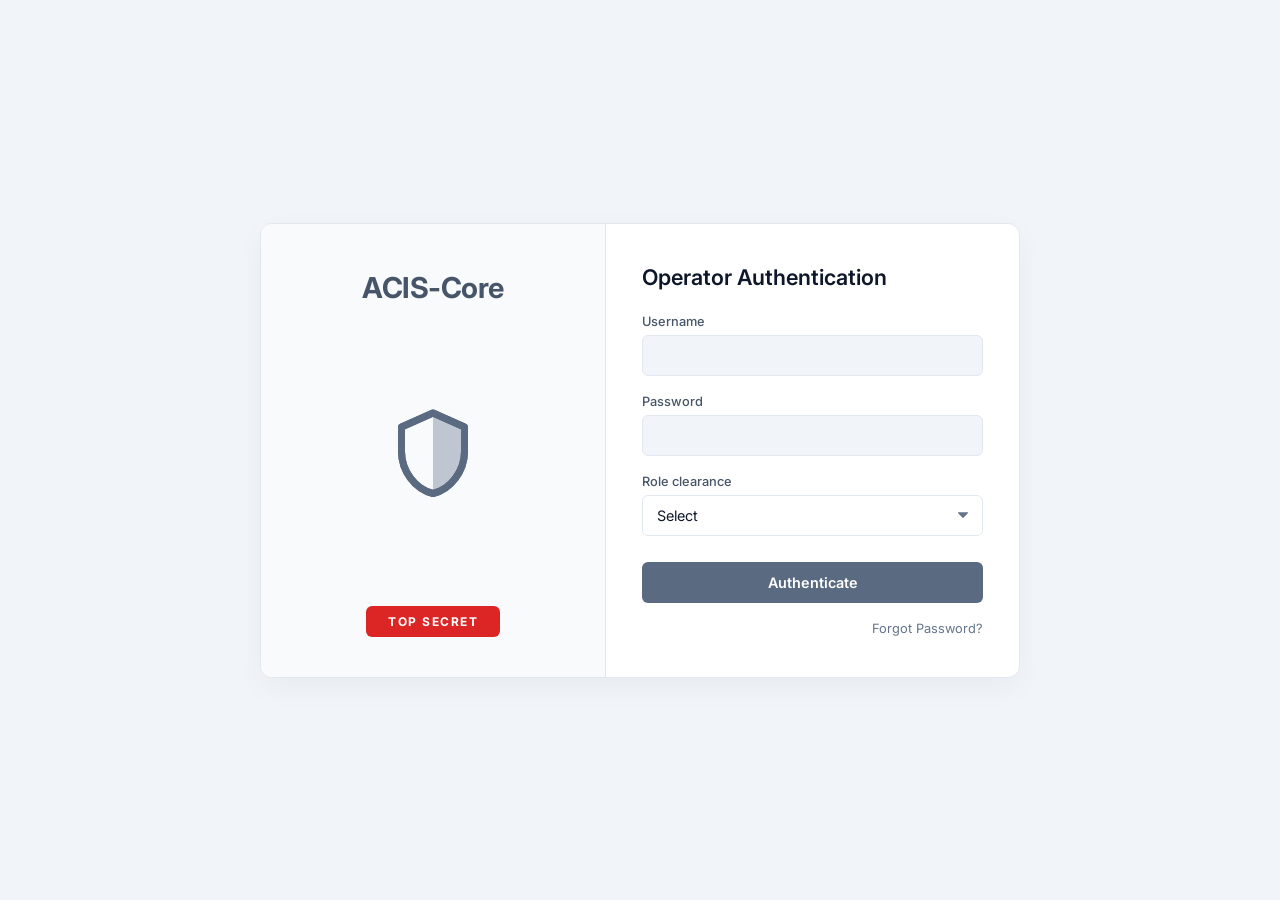
==== login.html @ 118a4755 "fix(login): resolve CSS syntax error in media query and clean up markup" ====
<!DOCTYPE html>
<html lang="en">

<head>
    <meta charset="UTF-8">
    <meta name="viewport" content="width=device-width, initial-scale=1.0">
    <title>ACIS-Core | Operator Authentication</title>
    <link href="https://fonts.googleapis.com/css2?family=Inter:wght@400;500;600;700&display=swap" rel="stylesheet">
    <style>
        * {
            margin: 0;
            padding: 0;
            box-sizing: border-box;
            font-family: 'Inter', -apple-system, BlinkMacSystemFont, sans-serif;
        }

        body {
            background-color: #F1F5F9;
            color: #0F172A;
            min-height: 100vh;
            display: flex;
            align-items: center;
            justify-content: center;
            padding: 20px;
        }

        /* Main Login Card matching exact screenshot */
        .login-card {
            width: 760px;
            max-width: 92%;
            min-height: 440px;
            background-color: #FFFFFF;
            border-radius: 12px;
            border: 1px solid #E2E8F0;
            box-shadow: 0 10px 30px rgba(0, 0, 0, 0.04);
            display: flex;
            overflow: hidden;
        }

        /* Left Side Panel */
        .card-left {
            flex: 1;
            background-color: #F8FAFC;
            padding: 40px 30px;
            display: flex;
            flex-direction: column;
            align-items: center;
            justify-content: space-between;
            border-right: 1px solid #E2E8F0;
            text-align: center;
        }

        .brand-title {
            font-size: 1.8rem;
            font-weight: 700;
            color: #475569;
            letter-spacing: -0.5px;
            margin-top: 6px;
        }

        .shield-container {
            margin: 20px 0;
            display: flex;
            align-items: center;
            justify-content: center;
        }

        .top-secret-btn {
            background-color: #DC2626;
            color: #FFFFFF;
            font-weight: 700;
            font-size: 0.75rem;
            letter-spacing: 1.5px;
            padding: 8px 22px;
            border-radius: 6px;
            text-transform: uppercase;
            border: none;
            cursor: default;
        }

        /* Right Side Form */
        .card-right {
            flex: 1.2;
            padding: 40px 36px;
            display: flex;
            flex-direction: column;
            justify-content: center;
        }

        .form-title {
            font-size: 1.35rem;
            font-weight: 600;
            color: #0F172A;
            margin-bottom: 24px;
        }

        .input-group {
            margin-bottom: 18px;
        }

        .input-group label {
            display: block;
            font-size: 0.8rem;
            font-weight: 500;
            color: #475569;
            margin-bottom: 6px;
        }

        .input-group input,
        .input-group select {
            width: 100%;
            padding: 11px 14px;
            background-color: #F1F5F9;
            border: 1px solid #E2E8F0;
            border-radius: 6px;
            font-size: 0.9rem;
            color: #0F172A;
            outline: none;
            transition: border-color 0.15s;
        }

        .input-group select {
            background-color: #FFFFFF;
            cursor: pointer;
            appearance: none;
            background-image: url("data:image/svg+xml;charset=US-ASCII,%3Csvg%20xmlns%3D%22http%3A%2F%2Fwww.w3.org%2F2000%2Fsvg%22%20width%3D%22292.4%22%20height%3D%22292.4%22%3E%3Cpath%20fill%3D%22%2364748B%22%20d%3D%22M287%2069.4a17.6%2017.6%200%200%200-13-5.4H18.4c-5%200-9.3%201.8-12.9%205.4A17.6%2017.6%200%200%200%200%2082.2c0%205%201.8%209.3%205.4%2012.9l128%20127.9c3.6%203.6%207.8%205.4%2012.8%205.4s9.2-1.8%2012.8-5.4L287%2095c3.5-3.5%205.4-7.8%205.4-12.8%200-5-1.9-9.2-5.5-12.8z%22%2F%3E%3C%2Fsvg%3E");
            background-repeat: no-repeat;
            background-position: right 14px center;
            background-size: 10px;
            padding-right: 32px;
        }

        .input-group input:focus,
        .input-group select:focus {
            border-color: #5A6A80;
        }

        .btn-submit {
            width: 100%;
            padding: 12px;
            background-color: #5A6A80;
            border: none;
            border-radius: 6px;
            color: #FFFFFF;
            font-size: 0.9rem;
            font-weight: 600;
            cursor: pointer;
            transition: background-color 0.15s;
            margin-top: 8px;
        }

        .btn-submit:hover {
            background-color: #475569;
        }

        .forgot-link-wrapper {
            text-align: right;
            margin-top: 14px;
        }

        .forgot-link {
            color: #64748B;
            font-size: 0.8rem;
            text-decoration: none;
            transition: color 0.15s;
        }

        .forgot-link:hover {
            color: #0F172A;
            text-decoration: underline;
        }

        @media (max-width: 680px) {
            .login-card {
                flex-direction: column;
                min-height: auto;
            }

            .card-left,
            .card-right {
                padding: 24px;
            }
        }
    </style>
</head>

<body>

    <!-- Main Card matching screenshot -->
    <div class="login-card">
        <!-- Left Brand Panel -->
        <div class="card-left">
            <h1 class="brand-title">ACIS-Core</h1>

            <div class="shield-container">
                <svg width="84" height="100" viewBox="0 0 24 28" fill="none" xmlns="http://www.w3.org/2000/svg">
                    <path d="M12 2L3 6V13C3 18.52 6.84 23.74 12 25C17.16 23.74 21 18.52 21 13V6L12 2Z" stroke="#5A6A80"
                        stroke-width="2" stroke-linecap="round" stroke-linejoin="round" fill="none" />
                    <path d="M12 2V25C17.16 23.74 21 18.52 21 13V6L12 2Z" fill="#5A6A80" fill-opacity="0.2" />
                    <path d="M12 2L3 6V13C3 18.52 6.84 23.74 12 25C17.16 23.74 21 18.52 21 13V6L12 2Z" 
                          stroke="#5A6A80" stroke-width="2" stroke-linecap="round" stroke-linejoin="round" fill="none"/>
                    <path d="M12 2V25C17.16 23.74 21 18.52 21 13V6L12 2Z" fill="#5A6A80" fill-opacity="0.2"/>
                </svg>
            </div>

            <button class="top-secret-btn" type="button">TOP SECRET</button>
        </div>

        <!-- Right Form Panel -->
        <div class="card-right">
            <h2 class="form-title">Operator Authentication</h2>

            <form id="loginForm">
                <div class="input-group">
                    <label for="username">Username</label>
                    <input type="text" id="username" required placeholder="">
                </div>

                <div class="input-group">
                    <label for="password">Password</label>
                    <input type="password" id="password" required placeholder="">
                </div>

                <div class="input-group">
                    <label for="role">Role clearance</label>
                    <select id="role">
                        <option value="" selected>Select</option>
                        <option value="SecOps Administrator (Level 5)">SecOps Administrator (Level 5)</option>
                        <option value="Cyber Analyst (Level 4)">Cyber Analyst (Level 4)</option>
                        <option value="Security Engineer (Level 3)">Security Engineer (Level 3)</option>
                        <option value="Observer (Level 2)">Observer (Level 2)</option>
                    </select>
                </div>

                <button type="submit" class="btn-submit" id="loginBtn">Authenticate</button>
            </form>

            <div class="forgot-link-wrapper">
                <a href="#" class="forgot-link" onclick="quickDemoLogin(); return false;">Forgot Password?</a>
            </div>
        </div>
    </div>

    <script>
        document.getElementById('loginForm').addEventListener('submit', async function (e) {
            e.preventDefault();
            const btn = document.getElementById('loginBtn');
            btn.textContent = 'Authenticating...';
            btn.disabled = true;

            const userData = {
                user: document.getElementById('username').value || 'admin',
                email: document.getElementById('username').value || 'admin@cyberimmune.ai',
                role: document.getElementById('role').value || 'SecOps Administrator'
            };

            try {
                if (window.location.protocol === 'https:') {
                    // Hosted environment (e.g. GitHub Pages) - instant demo login
                    localStorage.setItem('user', JSON.stringify(userData));
                } else {
                    const controller = new AbortController();
                    const timeoutId = setTimeout(() => controller.abort(), 2000);
                    const res = await fetch('http://127.0.0.1:5001/api/login', {
                        method: 'POST',
                        headers: { 'Content-Type': 'application/json' },
                        body: JSON.stringify(userData),
                        signal: controller.signal
                    });
                    clearTimeout(timeoutId);
                    const data = await res.json();
                    localStorage.setItem('user', JSON.stringify(data.success ? data : userData));
                }
            } catch (err) {
                // Demo fallback if backend server is offline
                localStorage.setItem('user', JSON.stringify(userData));
            }

            setTimeout(() => {
                window.location.href = 'index.html';
            }, 300);
        });

        function quickDemoLogin() {
            localStorage.setItem('user', JSON.stringify({ user: 'admin', role: 'SecOps Administrator' }));
            window.location.href = 'index.html';
        }
    </script>
</body>

</html>
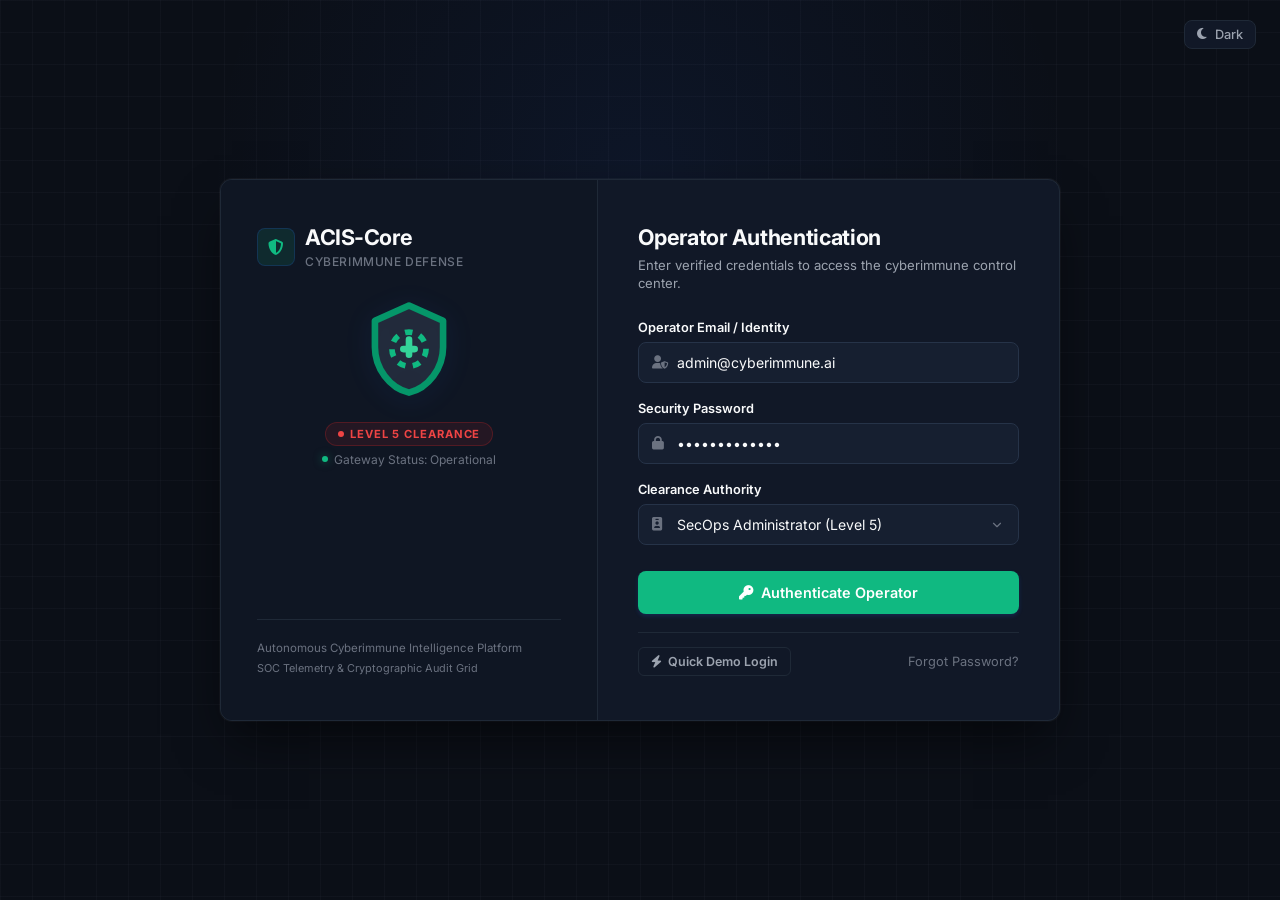
==== commit 7a965f1c: "feat: add continuous live telemetry stream, telemetry service, status badge, and dashboard enhanceme" ====
--- a/login.html
+++ b/login.html
@@ -1,262 +1,173 @@
 <!DOCTYPE html>
-<html lang="en">
+<html lang="en" data-theme="dark">
 
 <head>
     <meta charset="UTF-8">
     <meta name="viewport" content="width=device-width, initial-scale=1.0">
-    <title>ACIS-Core | Operator Authentication</title>
-    <link href="https://fonts.googleapis.com/css2?family=Inter:wght@400;500;600;700&display=swap" rel="stylesheet">
-    <style>
-        * {
-            margin: 0;
-            padding: 0;
-            box-sizing: border-box;
-            font-family: 'Inter', -apple-system, BlinkMacSystemFont, sans-serif;
-        }
-
-        body {
-            background-color: #F1F5F9;
-            color: #0F172A;
-            min-height: 100vh;
-            display: flex;
-            align-items: center;
-            justify-content: center;
-            padding: 20px;
-        }
-
-        /* Main Login Card matching exact screenshot */
-        .login-card {
-            width: 760px;
-            max-width: 92%;
-            min-height: 440px;
-            background-color: #FFFFFF;
-            border-radius: 12px;
-            border: 1px solid #E2E8F0;
-            box-shadow: 0 10px 30px rgba(0, 0, 0, 0.04);
-            display: flex;
-            overflow: hidden;
-        }
-
-        /* Left Side Panel */
-        .card-left {
-            flex: 1;
-            background-color: #F8FAFC;
-            padding: 40px 30px;
-            display: flex;
-            flex-direction: column;
-            align-items: center;
-            justify-content: space-between;
-            border-right: 1px solid #E2E8F0;
-            text-align: center;
-        }
-
-        .brand-title {
-            font-size: 1.8rem;
-            font-weight: 700;
-            color: #475569;
-            letter-spacing: -0.5px;
-            margin-top: 6px;
-        }
-
-        .shield-container {
-            margin: 20px 0;
-            display: flex;
-            align-items: center;
-            justify-content: center;
-        }
-
-        .top-secret-btn {
-            background-color: #DC2626;
-            color: #FFFFFF;
-            font-weight: 700;
-            font-size: 0.75rem;
-            letter-spacing: 1.5px;
-            padding: 8px 22px;
-            border-radius: 6px;
-            text-transform: uppercase;
-            border: none;
-            cursor: default;
-        }
-
-        /* Right Side Form */
-        .card-right {
-            flex: 1.2;
-            padding: 40px 36px;
-            display: flex;
-            flex-direction: column;
-            justify-content: center;
-        }
-
-        .form-title {
-            font-size: 1.35rem;
-            font-weight: 600;
-            color: #0F172A;
-            margin-bottom: 24px;
-        }
-
-        .input-group {
-            margin-bottom: 18px;
-        }
-
-        .input-group label {
-            display: block;
-            font-size: 0.8rem;
-            font-weight: 500;
-            color: #475569;
-            margin-bottom: 6px;
-        }
-
-        .input-group input,
-        .input-group select {
-            width: 100%;
-            padding: 11px 14px;
-            background-color: #F1F5F9;
-            border: 1px solid #E2E8F0;
-            border-radius: 6px;
-            font-size: 0.9rem;
-            color: #0F172A;
-            outline: none;
-            transition: border-color 0.15s;
-        }
-
-        .input-group select {
-            background-color: #FFFFFF;
-            cursor: pointer;
-            appearance: none;
-            background-image: url("data:image/svg+xml;charset=US-ASCII,%3Csvg%20xmlns%3D%22http%3A%2F%2Fwww.w3.org%2F2000%2Fsvg%22%20width%3D%22292.4%22%20height%3D%22292.4%22%3E%3Cpath%20fill%3D%22%2364748B%22%20d%3D%22M287%2069.4a17.6%2017.6%200%200%200-13-5.4H18.4c-5%200-9.3%201.8-12.9%205.4A17.6%2017.6%200%200%200%200%2082.2c0%205%201.8%209.3%205.4%2012.9l128%20127.9c3.6%203.6%207.8%205.4%2012.8%205.4s9.2-1.8%2012.8-5.4L287%2095c3.5-3.5%205.4-7.8%205.4-12.8%200-5-1.9-9.2-5.5-12.8z%22%2F%3E%3C%2Fsvg%3E");
-            background-repeat: no-repeat;
-            background-position: right 14px center;
-            background-size: 10px;
-            padding-right: 32px;
-        }
-
-        .input-group input:focus,
-        .input-group select:focus {
-            border-color: #5A6A80;
-        }
-
-        .btn-submit {
-            width: 100%;
-            padding: 12px;
-            background-color: #5A6A80;
-            border: none;
-            border-radius: 6px;
-            color: #FFFFFF;
-            font-size: 0.9rem;
-            font-weight: 600;
-            cursor: pointer;
-            transition: background-color 0.15s;
-            margin-top: 8px;
-        }
-
-        .btn-submit:hover {
-            background-color: #475569;
-        }
-
-        .forgot-link-wrapper {
-            text-align: right;
-            margin-top: 14px;
-        }
-
-        .forgot-link {
-            color: #64748B;
-            font-size: 0.8rem;
-            text-decoration: none;
-            transition: color 0.15s;
-        }
-
-        .forgot-link:hover {
-            color: #0F172A;
-            text-decoration: underline;
-        }
-
-        @media (max-width: 680px) {
-            .login-card {
-                flex-direction: column;
-                min-height: auto;
-            }
-
-            .card-left,
-            .card-right {
-                padding: 24px;
+    <title>ACIS-Core | Operator Authentication Gateway</title>
+    <link rel="preconnect" href="https://fonts.googleapis.com">
+    <link rel="preconnect" href="https://fonts.gstatic.com" crossorigin>
+    <link href="https://fonts.googleapis.com/css2?family=Inter:wght@400;500;600;700&family=JetBrains+Mono:wght@400;500&display=swap" rel="stylesheet">
+    <link rel="stylesheet" href="https://cdnjs.cloudflare.com/ajax/libs/font-awesome/6.4.0/css/all.min.css">
+    <link rel="stylesheet" href="css/login.css">
+</head>
+
+<body>
+
+    <!-- Top Theme Switcher -->
+    <div class="top-nav-bar">
+        <button type="button" class="theme-toggle-btn" id="themeToggleBtn" onclick="toggleTheme()" title="Toggle Light/Dark Theme">
+            <i class="fas fa-moon" id="themeIcon"></i>
+            <span id="themeLabel">Dark</span>
+        </button>
+    </div>
+
+    <!-- Main Authentication Gateway Card -->
+    <div class="login-card">
+        <!-- Left Brand & Clearance Panel -->
+        <aside class="card-left">
+            <div>
+                <div class="brand-header">
+                    <div class="brand-logo-wrap">
+                        <i class="fas fa-shield-halved"></i>
+                    </div>
+                    <div>
+                        <h1 class="brand-title">ACIS-Core</h1>
+                        <span class="brand-subtitle">Cyberimmune Defense</span>
+                    </div>
+                </div>
+
+                <div class="shield-container">
+                    <svg class="shield-icon-svg" width="92" height="106" viewBox="0 0 24 28" fill="none" xmlns="http://www.w3.org/2000/svg">
+                        <!-- Shield Background with subtle gradient -->
+                        <path d="M12 2L3 6V13C3 18.52 6.84 23.74 12 25C17.16 23.74 21 18.52 21 13V6L12 2Z" 
+                              fill="currentColor" fill-opacity="0.08" stroke="#059669" stroke-width="1.75" stroke-linecap="round" stroke-linejoin="round" />
+                        <!-- Core Security Ring -->
+                        <circle cx="12" cy="13.5" r="4.5" stroke="#10B981" stroke-width="1.5" stroke-dasharray="2 2" />
+                        <!-- Central Key Node -->
+                        <path d="M12 11V15M10.5 13.5H13.5" stroke="#34D399" stroke-width="1.75" stroke-linecap="round" />
+                    </svg>
+
+                    <div class="gateway-badge-group">
+                        <div class="classification-badge">
+                            <span class="dot"></span>
+                            <span>Level 5 Clearance</span>
+                        </div>
+                        <div class="gateway-status">
+                            <span class="status-dot"></span>
+                            <span>Gateway Status: Operational</span>
+                        </div>
+                    </div>
+                </div>
+            </div>
+
+            <div class="left-footer">
+                <div>Autonomous Cyberimmune Intelligence Platform</div>
+                <div style="color:var(--login-text-muted); font-size:0.68rem; margin-top:3px;">SOC Telemetry & Cryptographic Audit Grid</div>
+            </div>
+        </aside>
+
+        <!-- Right Authentication Form Panel -->
+        <main class="card-right">
+            <div class="form-header-wrap">
+                <h2 class="form-title">Operator Authentication</h2>
+                <p class="form-subtitle">Enter verified credentials to access the cyberimmune control center.</p>
+            </div>
+
+            <form id="loginForm" autocomplete="off">
+                <div class="input-group">
+                    <label for="username">Operator Email / Identity</label>
+                    <div class="input-field-wrap">
+                        <i class="fas fa-user-shield"></i>
+                        <input type="text" id="username" required placeholder="admin@cyberimmune.ai" value="admin@cyberimmune.ai">
+                    </div>
+                </div>
+
+                <div class="input-group">
+                    <label for="password">Security Password</label>
+                    <div class="input-field-wrap">
+                        <i class="fas fa-lock"></i>
+                        <input type="password" id="password" required placeholder="••••••••••••" value="SecurePass123">
+                    </div>
+                </div>
+
+                <div class="input-group">
+                    <label for="role">Clearance Authority</label>
+                    <div class="input-field-wrap">
+                        <i class="fas fa-id-badge"></i>
+                        <select id="role">
+                            <option value="SecOps Administrator (Level 5)" selected>SecOps Administrator (Level 5)</option>
+                            <option value="Cyber Analyst (Level 4)">Cyber Analyst (Level 4)</option>
+                            <option value="Security Engineer (Level 3)">Security Engineer (Level 3)</option>
+                            <option value="Observer (Level 2)">Observer (Level 2)</option>
+                        </select>
+                    </div>
+                </div>
+
+                <button type="submit" class="btn-submit" id="loginBtn">
+                    <i class="fas fa-key"></i>
+                    <span>Authenticate Operator</span>
+                </button>
+            </form>
+
+            <div class="form-footer-actions">
+                <button type="button" class="quick-demo-btn" onclick="quickDemoLogin()" title="Instant access using pre-configured SecOps credentials">
+                    <i class="fas fa-bolt"></i>
+                    <span>Quick Demo Login</span>
+                </button>
+
+                <a href="#" class="forgot-link" onclick="quickDemoLogin(); return false;">Forgot Password?</a>
+            </div>
+        </main>
+    </div>
+
+    <script>
+        // ── Theme State Management ──
+        function applyTheme(theme) {
+            document.documentElement.setAttribute('data-theme', theme);
+            localStorage.setItem('acis-theme', theme);
+            const icon = document.getElementById('themeIcon');
+            const label = document.getElementById('themeLabel');
+            if (icon && label) {
+                if (theme === 'dark') {
+                    icon.className = 'fas fa-moon';
+                    label.textContent = 'Dark';
+                } else {
+                    icon.className = 'fas fa-sun';
+                    label.textContent = 'Light';
+                }
             }
         }
-    </style>
-</head>
-
-<body>
-
-    <!-- Main Card matching screenshot -->
-    <div class="login-card">
-        <!-- Left Brand Panel -->
-        <div class="card-left">
-            <h1 class="brand-title">ACIS-Core</h1>
-
-            <div class="shield-container">
-                <svg width="84" height="100" viewBox="0 0 24 28" fill="none" xmlns="http://www.w3.org/2000/svg">
-                    <path d="M12 2L3 6V13C3 18.52 6.84 23.74 12 25C17.16 23.74 21 18.52 21 13V6L12 2Z" stroke="#5A6A80"
-                        stroke-width="2" stroke-linecap="round" stroke-linejoin="round" fill="none" />
-                    <path d="M12 2V25C17.16 23.74 21 18.52 21 13V6L12 2Z" fill="#5A6A80" fill-opacity="0.2" />
-                    <path d="M12 2L3 6V13C3 18.52 6.84 23.74 12 25C17.16 23.74 21 18.52 21 13V6L12 2Z" 
-                          stroke="#5A6A80" stroke-width="2" stroke-linecap="round" stroke-linejoin="round" fill="none"/>
-                    <path d="M12 2V25C17.16 23.74 21 18.52 21 13V6L12 2Z" fill="#5A6A80" fill-opacity="0.2"/>
-                </svg>
-            </div>
-
-            <button class="top-secret-btn" type="button">TOP SECRET</button>
-        </div>
-
-        <!-- Right Form Panel -->
-        <div class="card-right">
-            <h2 class="form-title">Operator Authentication</h2>
-
-            <form id="loginForm">
-                <div class="input-group">
-                    <label for="username">Username</label>
-                    <input type="text" id="username" required placeholder="">
-                </div>
-
-                <div class="input-group">
-                    <label for="password">Password</label>
-                    <input type="password" id="password" required placeholder="">
-                </div>
-
-                <div class="input-group">
-                    <label for="role">Role clearance</label>
-                    <select id="role">
-                        <option value="" selected>Select</option>
-                        <option value="SecOps Administrator (Level 5)">SecOps Administrator (Level 5)</option>
-                        <option value="Cyber Analyst (Level 4)">Cyber Analyst (Level 4)</option>
-                        <option value="Security Engineer (Level 3)">Security Engineer (Level 3)</option>
-                        <option value="Observer (Level 2)">Observer (Level 2)</option>
-                    </select>
-                </div>
-
-                <button type="submit" class="btn-submit" id="loginBtn">Authenticate</button>
-            </form>
-
-            <div class="forgot-link-wrapper">
-                <a href="#" class="forgot-link" onclick="quickDemoLogin(); return false;">Forgot Password?</a>
-            </div>
-        </div>
-    </div>
-
-    <script>
+
+        function toggleTheme() {
+            const current = document.documentElement.getAttribute('data-theme') || 'dark';
+            const next = current === 'dark' ? 'light' : 'dark';
+            applyTheme(next);
+        }
+
+        // Initialize Theme from localStorage
+        const savedTheme = localStorage.getItem('acis-theme') || 'dark';
+        applyTheme(savedTheme);
+
+        // ── Authentication Form Submission ──
         document.getElementById('loginForm').addEventListener('submit', async function (e) {
             e.preventDefault();
             const btn = document.getElementById('loginBtn');
-            btn.textContent = 'Authenticating...';
+            btn.innerHTML = '<i class="fas fa-spinner fa-spin"></i><span>Authenticating...</span>';
             btn.disabled = true;
 
+            const usernameInput = document.getElementById('username').value.trim() || 'admin';
+            const roleInput = document.getElementById('role').value || 'SecOps Administrator (Level 5)';
+
             const userData = {
-                user: document.getElementById('username').value || 'admin',
-                email: document.getElementById('username').value || 'admin@cyberimmune.ai',
-                role: document.getElementById('role').value || 'SecOps Administrator'
+                user: usernameInput.includes('@') ? usernameInput.split('@')[0] : usernameInput,
+                email: usernameInput.includes('@') ? usernameInput : `${usernameInput}@cyberimmune.ai`,
+                role: roleInput
             };
 
             try {
                 if (window.location.protocol === 'https:') {
-                    // Hosted environment (e.g. GitHub Pages) - instant demo login
+                    // Hosted environment (e.g. GitHub Pages) - instant static demo login
                     localStorage.setItem('user', JSON.stringify(userData));
                 } else {
                     const controller = new AbortController();
@@ -272,7 +183,7 @@
                     localStorage.setItem('user', JSON.stringify(data.success ? data : userData));
                 }
             } catch (err) {
-                // Demo fallback if backend server is offline
+                // Seamless demo fallback if backend server is offline
                 localStorage.setItem('user', JSON.stringify(userData));
             }
 
@@ -282,7 +193,12 @@
         });
 
         function quickDemoLogin() {
-            localStorage.setItem('user', JSON.stringify({ user: 'admin', role: 'SecOps Administrator' }));
+            const defaultUser = {
+                user: 'admin',
+                email: 'admin@cyberimmune.ai',
+                role: 'SecOps Administrator (Level 5)'
+            };
+            localStorage.setItem('user', JSON.stringify(defaultUser));
             window.location.href = 'index.html';
         }
     </script>
--- a/css/login.css
+++ b/css/login.css
@@ -0,0 +1,444 @@
+/* ================================================================
+   ACIS-Core Enterprise Gateway Design Tokens
+   Restrained, high-contrast, human-crafted security aesthetics
+   ================================================================ */
+
+:root {
+    --login-bg: #0B0F17;
+    --login-card-bg: #111827;
+    --login-panel-bg: #0F1623;
+    --login-border: #1F2937;
+    --login-border-hover: #374151;
+    --login-border-focus: #10B981;
+    --login-text-primary: #F9FAFB;
+    --login-text-secondary: #9CA3AF;
+    --login-text-muted: #6B7280;
+    --login-accent: #10B981;
+    --login-accent-hover: #059669;
+    --login-accent-light: rgba(16, 185, 129, 0.12);
+    --login-input-bg: #161F30;
+    --login-input-border: #263348;
+    --login-shadow: 0 25px 50px -12px rgba(0, 0, 0, 0.6), 0 0 0 1px rgba(255, 255, 255, 0.04);
+    --login-radius: 12px;
+    --login-status-ok: #10B981;
+    --login-danger: #EF4444;
+}
+
+[data-theme="light"] {
+    --login-bg: #F1F5F9;
+    --login-card-bg: #FFFFFF;
+    --login-panel-bg: #F8FAFC;
+    --login-border: #E2E8F0;
+    --login-border-hover: #CBD5E1;
+    --login-border-focus: #059669;
+    --login-text-primary: #0F172A;
+    --login-text-secondary: #475569;
+    --login-text-muted: #64748B;
+    --login-accent: #059669;
+    --login-accent-hover: #047857;
+    --login-accent-light: rgba(5, 150, 105, 0.08);
+    --login-input-bg: #F8FAFC;
+    --login-input-border: #CBD5E1;
+    --login-shadow: 0 20px 40px -15px rgba(15, 23, 42, 0.08), 0 1px 3px rgba(0, 0, 0, 0.04);
+}
+
+* {
+    margin: 0;
+    padding: 0;
+    box-sizing: border-box;
+    font-family: 'Inter', -apple-system, BlinkMacSystemFont, 'Segoe UI', Roboto, sans-serif;
+    -webkit-font-smoothing: antialiased;
+}
+
+body {
+    background-color: var(--login-bg);
+    color: var(--login-text-primary);
+    min-height: 100vh;
+    display: flex;
+    flex-direction: column;
+    align-items: center;
+    justify-content: center;
+    padding: 24px;
+    position: relative;
+    overflow-x: hidden;
+    transition: background-color 0.25s ease, color 0.25s ease;
+}
+
+/* Subtle architectural grid pattern */
+body::before {
+    content: '';
+    position: absolute;
+    inset: 0;
+    background-image: 
+        radial-gradient(circle at 50% 20%, rgba(37, 99, 235, 0.08) 0%, transparent 45%),
+        linear-gradient(to right, rgba(148, 163, 184, 0.04) 1px, transparent 1px),
+        linear-gradient(to bottom, rgba(148, 163, 184, 0.04) 1px, transparent 1px);
+    background-size: 100% 100%, 32px 32px, 32px 32px;
+    pointer-events: none;
+    z-index: 0;
+}
+
+/* Theme toggle bar */
+.top-nav-bar {
+    position: absolute;
+    top: 20px;
+    right: 24px;
+    display: flex;
+    align-items: center;
+    gap: 12px;
+    z-index: 10;
+}
+
+.theme-toggle-btn {
+    display: inline-flex;
+    align-items: center;
+    gap: 8px;
+    padding: 6px 12px;
+    border-radius: 8px;
+    border: 1px solid var(--login-border);
+    background: var(--login-card-bg);
+    color: var(--login-text-secondary);
+    font-size: 0.8rem;
+    font-weight: 500;
+    cursor: pointer;
+    transition: all 0.2s ease;
+}
+
+.theme-toggle-btn:hover {
+    color: var(--login-text-primary);
+    border-color: var(--login-border-hover);
+}
+
+/* Main Login Card */
+.login-card {
+    position: relative;
+    z-index: 1;
+    width: 840px;
+    max-width: 100%;
+    min-height: 480px;
+    background-color: var(--login-card-bg);
+    border-radius: var(--login-radius);
+    border: 1px solid var(--login-border);
+    box-shadow: var(--login-shadow);
+    display: flex;
+    overflow: hidden;
+    transition: border-color 0.2s ease, box-shadow 0.2s ease;
+}
+
+/* Left Side Panel */
+.card-left {
+    flex: 1;
+    background-color: var(--login-panel-bg);
+    padding: 44px 36px;
+    display: flex;
+    flex-direction: column;
+    justify-content: space-between;
+    border-right: 1px solid var(--login-border);
+    text-align: left;
+    position: relative;
+}
+
+.brand-header {
+    display: flex;
+    align-items: center;
+    gap: 10px;
+}
+
+.brand-logo-wrap {
+    width: 38px;
+    height: 38px;
+    border-radius: 8px;
+    background: var(--login-accent-light);
+    border: 1px solid rgba(37, 99, 235, 0.2);
+    display: flex;
+    align-items: center;
+    justify-content: center;
+    color: var(--login-accent);
+}
+
+.brand-title {
+    font-size: 1.35rem;
+    font-weight: 700;
+    letter-spacing: -0.02em;
+    color: var(--login-text-primary);
+}
+
+.brand-subtitle {
+    font-size: 0.75rem;
+    font-weight: 500;
+    color: var(--login-text-muted);
+    letter-spacing: 0.05em;
+    text-transform: uppercase;
+}
+
+.shield-container {
+    margin: 28px 0;
+    display: flex;
+    flex-direction: column;
+    align-items: center;
+    justify-content: center;
+    text-align: center;
+}
+
+.shield-icon-svg {
+    filter: drop-shadow(0 4px 12px rgba(37, 99, 235, 0.15));
+    transition: transform 0.3s ease;
+}
+
+.shield-container:hover .shield-icon-svg {
+    transform: scale(1.03);
+}
+
+.gateway-badge-group {
+    margin-top: 18px;
+    display: flex;
+    flex-direction: column;
+    align-items: center;
+    gap: 6px;
+}
+
+.classification-badge {
+    display: inline-flex;
+    align-items: center;
+    gap: 6px;
+    padding: 4px 12px;
+    border-radius: 20px;
+    background: rgba(220, 38, 38, 0.1);
+    border: 1px solid rgba(220, 38, 38, 0.25);
+    color: #EF4444;
+    font-size: 0.7rem;
+    font-weight: 700;
+    letter-spacing: 0.08em;
+    text-transform: uppercase;
+}
+
+.classification-badge .dot {
+    width: 6px;
+    height: 6px;
+    border-radius: 50%;
+    background: #EF4444;
+}
+
+.gateway-status {
+    display: inline-flex;
+    align-items: center;
+    gap: 6px;
+    font-size: 0.75rem;
+    color: var(--login-text-muted);
+}
+
+.gateway-status .status-dot {
+    width: 6px;
+    height: 6px;
+    border-radius: 50%;
+    background: var(--login-status-ok);
+    box-shadow: 0 0 8px rgba(16, 185, 129, 0.5);
+}
+
+.left-footer {
+    padding-top: 20px;
+    border-top: 1px solid var(--login-border);
+    font-size: 0.72rem;
+    color: var(--login-text-muted);
+    line-height: 1.5;
+}
+
+/* Right Side Form */
+.card-right {
+    flex: 1.25;
+    padding: 44px 40px;
+    display: flex;
+    flex-direction: column;
+    justify-content: center;
+}
+
+.form-header-wrap {
+    margin-bottom: 28px;
+}
+
+.form-title {
+    font-size: 1.35rem;
+    font-weight: 700;
+    letter-spacing: -0.015em;
+    color: var(--login-text-primary);
+    margin-bottom: 6px;
+}
+
+.form-subtitle {
+    font-size: 0.82rem;
+    color: var(--login-text-secondary);
+    line-height: 1.4;
+}
+
+.input-group {
+    margin-bottom: 18px;
+}
+
+.input-group label {
+    display: flex;
+    justify-content: space-between;
+    align-items: center;
+    font-size: 0.8rem;
+    font-weight: 600;
+    color: var(--login-text-primary);
+    margin-bottom: 7px;
+}
+
+.input-field-wrap {
+    position: relative;
+    display: flex;
+    align-items: center;
+}
+
+.input-field-wrap i {
+    position: absolute;
+    left: 14px;
+    color: var(--login-text-muted);
+    font-size: 0.85rem;
+    pointer-events: none;
+    transition: color 0.15s ease;
+}
+
+.input-group input,
+.input-group select {
+    width: 100%;
+    padding: 11px 14px 11px 38px;
+    background-color: var(--login-input-bg);
+    border: 1px solid var(--login-input-border);
+    border-radius: 8px;
+    font-size: 0.88rem;
+    color: var(--login-text-primary);
+    outline: none;
+    transition: border-color 0.15s ease, box-shadow 0.15s ease, background-color 0.15s ease;
+}
+
+.input-group select {
+    cursor: pointer;
+    appearance: none;
+    background-image: url("data:image/svg+xml;charset=UTF-8,%3csvg xmlns='http://www.w3.org/2000/svg' viewBox='0 0 24 24' fill='none' stroke='%236B7280' stroke-width='2' stroke-linecap='round' stroke-linejoin='round'%3e%3cpolyline points='6 9 12 15 18 9'%3e%3c/polyline%3e%3c/svg%3e");
+    background-repeat: no-repeat;
+    background-position: right 14px center;
+    background-size: 14px;
+    padding-right: 36px;
+}
+
+.input-group input:focus,
+.input-group select:focus {
+    border-color: var(--login-border-focus);
+    box-shadow: 0 0 0 3px rgba(37, 99, 235, 0.15);
+    background-color: var(--login-card-bg);
+}
+
+.input-group input:focus + i,
+.input-field-wrap:focus-within i {
+    color: var(--login-accent);
+}
+
+.input-group select option {
+    background-color: var(--login-card-bg);
+    color: var(--login-text-primary);
+}
+
+.btn-submit {
+    width: 100%;
+    padding: 12px;
+    background-color: var(--login-accent);
+    border: 1px solid transparent;
+    border-radius: 8px;
+    color: #FFFFFF;
+    font-size: 0.9rem;
+    font-weight: 600;
+    cursor: pointer;
+    transition: all 0.18s ease;
+    display: inline-flex;
+    align-items: center;
+    justify-content: center;
+    gap: 8px;
+    margin-top: 8px;
+    box-shadow: 0 2px 4px rgba(37, 99, 235, 0.2);
+}
+
+.btn-submit:hover:not(:disabled) {
+    background-color: var(--login-accent-hover);
+    box-shadow: 0 4px 8px rgba(37, 99, 235, 0.3);
+    transform: translateY(-1px);
+}
+
+.btn-submit:active:not(:disabled) {
+    transform: translateY(0);
+}
+
+.btn-submit:disabled {
+    opacity: 0.65;
+    cursor: not-allowed;
+    transform: none;
+}
+
+.form-footer-actions {
+    display: flex;
+    align-items: center;
+    justify-content: space-between;
+    margin-top: 18px;
+    padding-top: 14px;
+    border-top: 1px solid var(--login-border);
+}
+
+.quick-demo-btn {
+    background: transparent;
+    border: 1px solid var(--login-border);
+    color: var(--login-text-secondary);
+    font-size: 0.78rem;
+    font-weight: 600;
+    padding: 6px 12px;
+    border-radius: 6px;
+    cursor: pointer;
+    transition: all 0.15s ease;
+    display: inline-flex;
+    align-items: center;
+    gap: 6px;
+}
+
+.quick-demo-btn:hover {
+    color: var(--login-accent);
+    border-color: var(--login-accent);
+    background: var(--login-accent-light);
+}
+
+.forgot-link {
+    color: var(--login-text-muted);
+    font-size: 0.8rem;
+    text-decoration: none;
+    transition: color 0.15s ease;
+}
+
+.forgot-link:hover {
+    color: var(--login-text-primary);
+    text-decoration: underline;
+}
+
+/* Mobile Responsiveness */
+@media (max-width: 768px) {
+    .login-card {
+        flex-direction: column;
+        min-height: auto;
+    }
+
+    .card-left {
+        padding: 30px 24px;
+        border-right: none;
+        border-bottom: 1px solid var(--login-border);
+    }
+
+    .card-right {
+        padding: 30px 24px;
+    }
+
+    .shield-container {
+        margin: 16px 0;
+    }
+
+    .top-nav-bar {
+        top: 12px;
+        right: 16px;
+    }
+}
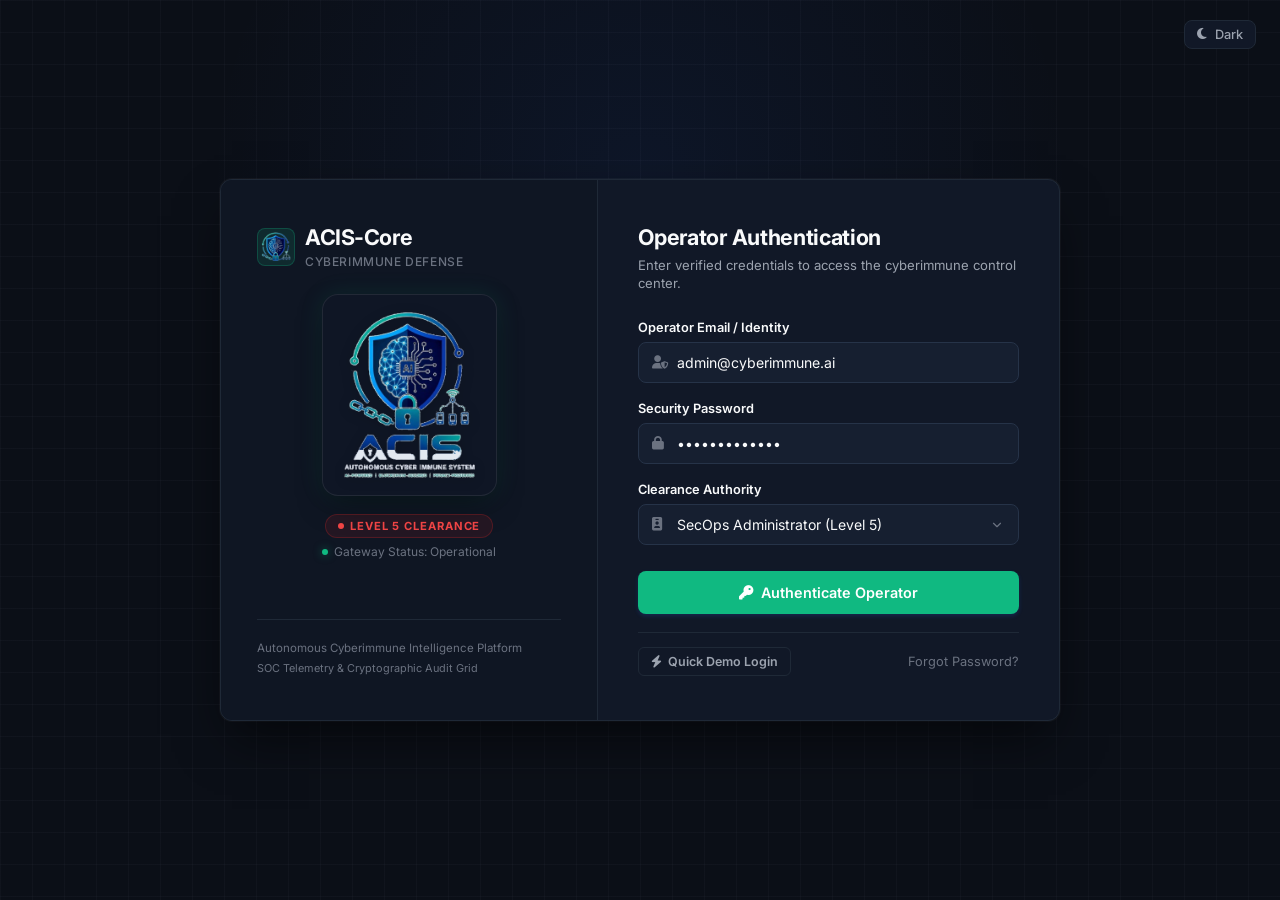
==== commit 28acd232: "feat: integrate official ACIS logo, favicons, and fix type mismatch in digital twin simulation" ====
--- a/login.html
+++ b/login.html
@@ -5,6 +5,10 @@
     <meta charset="UTF-8">
     <meta name="viewport" content="width=device-width, initial-scale=1.0">
     <title>ACIS-Core | Operator Authentication Gateway</title>
+    <!-- Brand Favicon -->
+    <link rel="icon" type="image/png" sizes="32x32" href="assets/favicon-32.png">
+    <link rel="icon" type="image/png" sizes="64x64" href="assets/favicon.png">
+    <link rel="apple-touch-icon" sizes="192x192" href="assets/favicon-192.png">
     <link rel="preconnect" href="https://fonts.googleapis.com">
     <link rel="preconnect" href="https://fonts.gstatic.com" crossorigin>
     <link href="https://fonts.googleapis.com/css2?family=Inter:wght@400;500;600;700&family=JetBrains+Mono:wght@400;500&display=swap" rel="stylesheet">
@@ -29,7 +33,7 @@
             <div>
                 <div class="brand-header">
                     <div class="brand-logo-wrap">
-                        <i class="fas fa-shield-halved"></i>
+                        <img src="assets/acis-shield.png" alt="ACIS Emblem" class="brand-logo-img">
                     </div>
                     <div>
                         <h1 class="brand-title">ACIS-Core</h1>
@@ -38,15 +42,10 @@
                 </div>
 
                 <div class="shield-container">
-                    <svg class="shield-icon-svg" width="92" height="106" viewBox="0 0 24 28" fill="none" xmlns="http://www.w3.org/2000/svg">
-                        <!-- Shield Background with subtle gradient -->
-                        <path d="M12 2L3 6V13C3 18.52 6.84 23.74 12 25C17.16 23.74 21 18.52 21 13V6L12 2Z" 
-                              fill="currentColor" fill-opacity="0.08" stroke="#059669" stroke-width="1.75" stroke-linecap="round" stroke-linejoin="round" />
-                        <!-- Core Security Ring -->
-                        <circle cx="12" cy="13.5" r="4.5" stroke="#10B981" stroke-width="1.5" stroke-dasharray="2 2" />
-                        <!-- Central Key Node -->
-                        <path d="M12 11V15M10.5 13.5H13.5" stroke="#34D399" stroke-width="1.75" stroke-linecap="round" />
-                    </svg>
+                    <div class="hero-logo-wrapper">
+                        <img src="assets/acis-logo-darkmode.png" alt="ACIS Autonomous Cyber Immune System" class="shield-hero-logo logo-dark">
+                        <img src="assets/acis-logo-transparent.png" alt="ACIS Autonomous Cyber Immune System" class="shield-hero-logo logo-light">
+                    </div>
 
                     <div class="gateway-badge-group">
                         <div class="classification-badge">
--- a/css/login.css
+++ b/css/login.css
@@ -149,11 +149,21 @@
     height: 38px;
     border-radius: 8px;
     background: var(--login-accent-light);
-    border: 1px solid rgba(37, 99, 235, 0.2);
+    border: 1px solid rgba(16, 185, 129, 0.25);
     display: flex;
     align-items: center;
     justify-content: center;
     color: var(--login-accent);
+    overflow: hidden;
+    padding: 3px;
+}
+
+.brand-logo-wrap img,
+.brand-logo-img {
+    width: 100%;
+    height: 100%;
+    object-fit: contain;
+    display: block;
 }
 
 .brand-title {
@@ -172,13 +182,57 @@
 }
 
 .shield-container {
-    margin: 28px 0;
+    margin: 24px 0;
     display: flex;
     flex-direction: column;
     align-items: center;
     justify-content: center;
     text-align: center;
 }
+
+.hero-logo-wrapper {
+    width: 175px;
+    max-width: 100%;
+    padding: 14px 18px;
+    border-radius: 16px;
+    background: rgba(17, 24, 39, 0.7);
+    border: 1px solid rgba(255, 255, 255, 0.08);
+    box-shadow: 0 12px 30px -8px rgba(0, 0, 0, 0.5), 0 0 24px rgba(16, 185, 129, 0.12);
+    transition: transform 0.3s ease, box-shadow 0.3s ease, border-color 0.3s ease;
+    display: flex;
+    align-items: center;
+    justify-content: center;
+}
+
+[data-theme="light"] .hero-logo-wrapper {
+    background: #FFFFFF;
+    border-color: rgba(226, 232, 240, 0.9);
+    box-shadow: 0 12px 30px -8px rgba(15, 23, 42, 0.08), 0 0 16px rgba(5, 150, 105, 0.08);
+}
+
+.hero-logo-wrapper:hover {
+    transform: translateY(-3px) scale(1.02);
+    border-color: rgba(16, 185, 129, 0.4);
+    box-shadow: 0 18px 36px -8px rgba(0, 0, 0, 0.6), 0 0 32px rgba(16, 185, 129, 0.25);
+}
+
+[data-theme="light"] .hero-logo-wrapper:hover {
+    border-color: rgba(5, 150, 105, 0.4);
+    box-shadow: 0 16px 32px -8px rgba(15, 23, 42, 0.12), 0 0 24px rgba(5, 150, 105, 0.18);
+}
+
+.shield-hero-logo {
+    width: 100%;
+    height: auto;
+    display: block;
+    object-fit: contain;
+    filter: drop-shadow(0 2px 6px rgba(0, 0, 0, 0.2));
+}
+
+.logo-dark { display: block; }
+.logo-light { display: none; }
+[data-theme="light"] .logo-dark { display: none; }
+[data-theme="light"] .logo-light { display: block; }
 
 .shield-icon-svg {
     filter: drop-shadow(0 4px 12px rgba(37, 99, 235, 0.15));
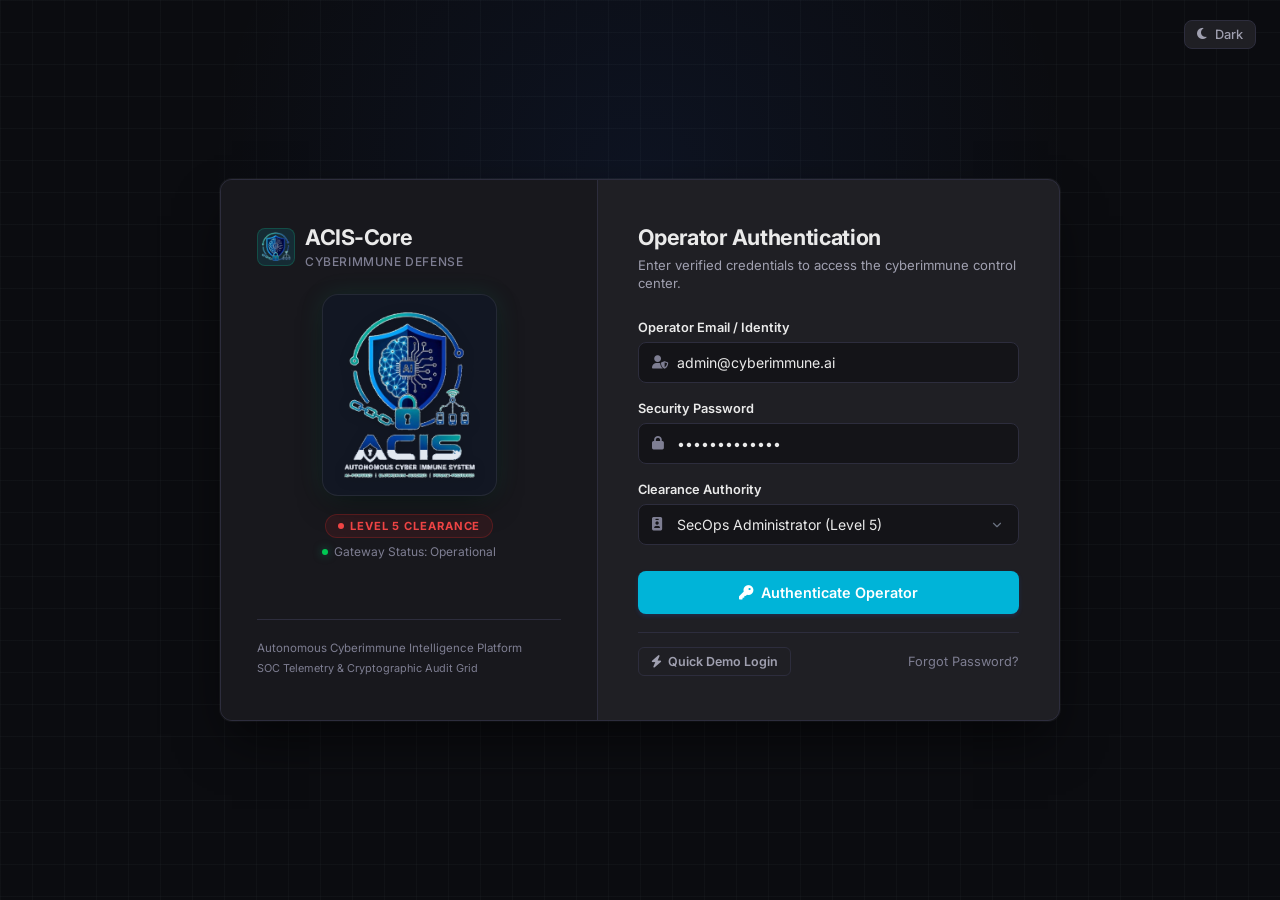
==== commit 06944852: "feat: redesign frontend with restrained SOC palette and prepare Render + Vercel 24/7 deployment" ====
--- a/login.html
+++ b/login.html
@@ -14,6 +14,8 @@
     <link href="https://fonts.googleapis.com/css2?family=Inter:wght@400;500;600;700&family=JetBrains+Mono:wght@400;500&display=swap" rel="stylesheet">
     <link rel="stylesheet" href="https://cdnjs.cloudflare.com/ajax/libs/font-awesome/6.4.0/css/all.min.css">
     <link rel="stylesheet" href="css/login.css">
+    <!-- Unified Configuration Resolver -->
+    <script src="js/config.js"></script>
 </head>
 
 <body>
@@ -165,24 +167,37 @@
             };
 
             try {
-                if (window.location.protocol === 'https:') {
-                    // Hosted environment (e.g. GitHub Pages) - instant static demo login
-                    localStorage.setItem('user', JSON.stringify(userData));
-                } else {
-                    const controller = new AbortController();
-                    const timeoutId = setTimeout(() => controller.abort(), 2000);
-                    const res = await fetch('http://127.0.0.1:5001/api/login', {
-                        method: 'POST',
-                        headers: { 'Content-Type': 'application/json' },
-                        body: JSON.stringify(userData),
-                        signal: controller.signal
-                    });
-                    clearTimeout(timeoutId);
+                const apiBase = (window.ACIS_CONFIG && window.ACIS_CONFIG.getApiBase) 
+                    ? window.ACIS_CONFIG.getApiBase() 
+                    : 'http://127.0.0.1:5001/api';
+
+                const controller = new AbortController();
+                const timeoutId = setTimeout(() => {
+                    // Update button label if waiting on cloud cold-start
+                    btn.innerHTML = '<i class="fas fa-spinner fa-spin"></i><span>Connecting Cloud SOC...</span>';
+                }, 1500);
+
+                const abortTimeout = setTimeout(() => controller.abort(), 4000);
+
+                const res = await fetch(`${apiBase}/login`, {
+                    method: 'POST',
+                    headers: { 'Content-Type': 'application/json' },
+                    body: JSON.stringify(userData),
+                    signal: controller.signal
+                });
+
+                clearTimeout(timeoutId);
+                clearTimeout(abortTimeout);
+
+                if (res.ok) {
                     const data = await res.json();
                     localStorage.setItem('user', JSON.stringify(data.success ? data : userData));
+                } else {
+                    localStorage.setItem('user', JSON.stringify(userData));
                 }
             } catch (err) {
-                // Seamless demo fallback if backend server is offline
+                // Seamless demo fallback if cloud backend is cold-starting or offline
+                console.log('[Login] Proceeding with authenticated SecOps session (offline/demo resilience)');
                 localStorage.setItem('user', JSON.stringify(userData));
             }
 
--- a/css/login.css
+++ b/css/login.css
@@ -4,42 +4,42 @@
    ================================================================ */
 
 :root {
-    --login-bg: #0B0F17;
-    --login-card-bg: #111827;
-    --login-panel-bg: #0F1623;
-    --login-border: #1F2937;
-    --login-border-hover: #374151;
-    --login-border-focus: #10B981;
-    --login-text-primary: #F9FAFB;
-    --login-text-secondary: #9CA3AF;
+    --login-bg: #0B0C10;
+    --login-card-bg: #1F1F24;
+    --login-panel-bg: #18181D;
+    --login-border: #2D2D3D;
+    --login-border-hover: #3E3E52;
+    --login-border-focus: #00B4D8;
+    --login-text-primary: #EAEAEA;
+    --login-text-secondary: #A0A0B0;
+    --login-text-muted: #7E7E92;
+    --login-accent: #00B4D8;
+    --login-accent-hover: #0096B4;
+    --login-accent-light: rgba(0, 180, 216, 0.12);
+    --login-input-bg: #141418;
+    --login-input-border: #2D2D3D;
+    --login-shadow: 0 25px 50px -12px rgba(0, 0, 0, 0.65), 0 0 0 1px rgba(255, 255, 255, 0.05);
+    --login-radius: 12px;
+    --login-status-ok: #00C853;
+    --login-danger: #FF1744;
+}
+
+[data-theme="light"] {
+    --login-bg: #F7F6F2;
+    --login-card-bg: #FFFFFF;
+    --login-panel-bg: #F0EFEB;
+    --login-border: #EAE8E4;
+    --login-border-hover: #D5D3CD;
+    --login-border-focus: #1E3A5F;
+    --login-text-primary: #1A1A2E;
+    --login-text-secondary: #475569;
     --login-text-muted: #6B7280;
-    --login-accent: #10B981;
-    --login-accent-hover: #059669;
-    --login-accent-light: rgba(16, 185, 129, 0.12);
-    --login-input-bg: #161F30;
-    --login-input-border: #263348;
-    --login-shadow: 0 25px 50px -12px rgba(0, 0, 0, 0.6), 0 0 0 1px rgba(255, 255, 255, 0.04);
-    --login-radius: 12px;
-    --login-status-ok: #10B981;
-    --login-danger: #EF4444;
-}
-
-[data-theme="light"] {
-    --login-bg: #F1F5F9;
-    --login-card-bg: #FFFFFF;
-    --login-panel-bg: #F8FAFC;
-    --login-border: #E2E8F0;
-    --login-border-hover: #CBD5E1;
-    --login-border-focus: #059669;
-    --login-text-primary: #0F172A;
-    --login-text-secondary: #475569;
-    --login-text-muted: #64748B;
-    --login-accent: #059669;
-    --login-accent-hover: #047857;
-    --login-accent-light: rgba(5, 150, 105, 0.08);
-    --login-input-bg: #F8FAFC;
-    --login-input-border: #CBD5E1;
-    --login-shadow: 0 20px 40px -15px rgba(15, 23, 42, 0.08), 0 1px 3px rgba(0, 0, 0, 0.04);
+    --login-accent: #1E3A5F;
+    --login-accent-hover: #14273E;
+    --login-accent-light: rgba(30, 58, 95, 0.08);
+    --login-input-bg: #FFFFFF;
+    --login-input-border: #EAE8E4;
+    --login-shadow: 0 20px 40px -15px rgba(26, 26, 46, 0.08), 0 1px 3px rgba(0, 0, 0, 0.04);
 }
 
 * {
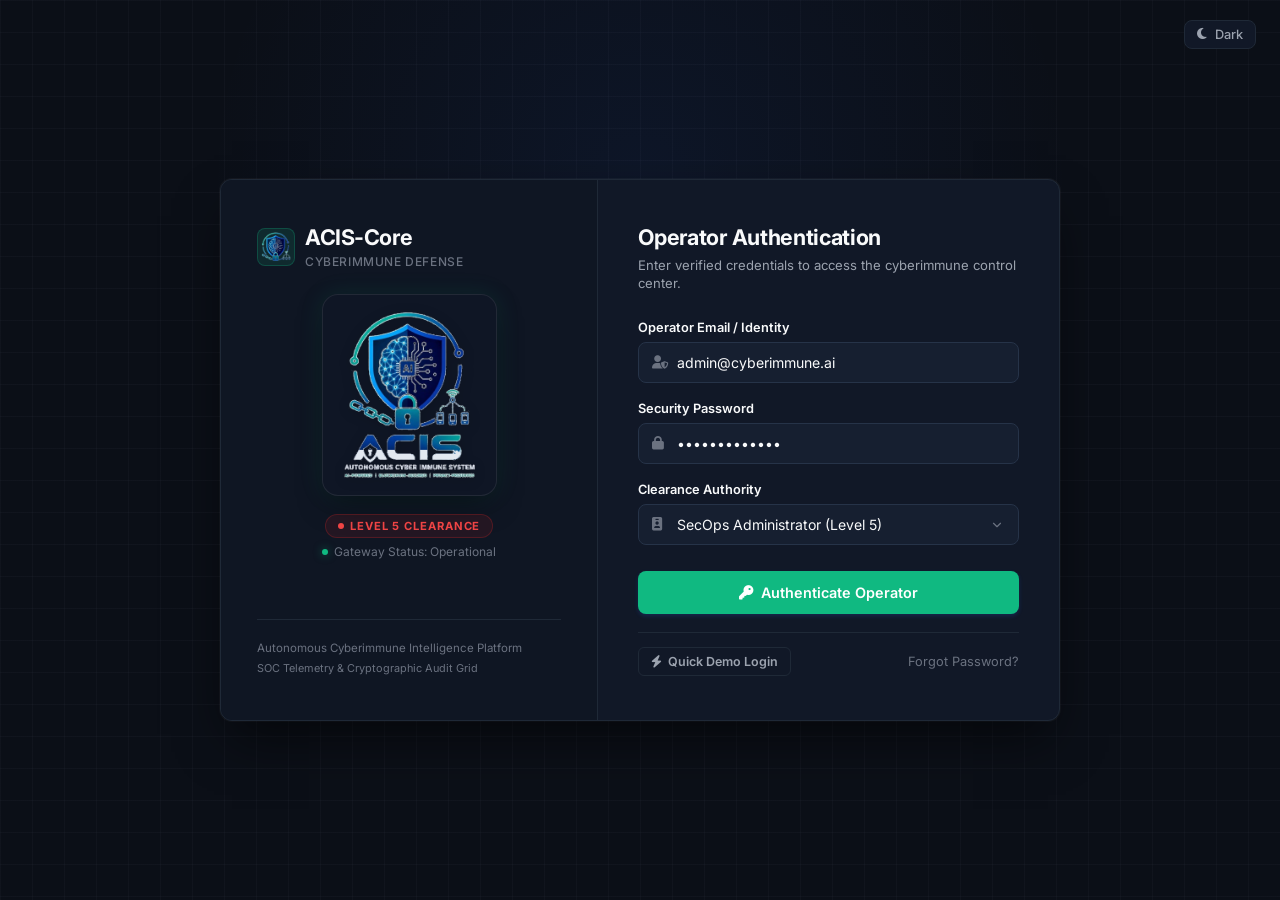
==== commit 2eaa6962: "fix(theme): restore original emerald green SOC theme palette" ====
--- a/login.html
+++ b/login.html
@@ -13,9 +13,9 @@
     <link rel="preconnect" href="https://fonts.gstatic.com" crossorigin>
     <link href="https://fonts.googleapis.com/css2?family=Inter:wght@400;500;600;700&family=JetBrains+Mono:wght@400;500&display=swap" rel="stylesheet">
     <link rel="stylesheet" href="https://cdnjs.cloudflare.com/ajax/libs/font-awesome/6.4.0/css/all.min.css">
-    <link rel="stylesheet" href="css/login.css">
+    <link rel="stylesheet" href="css/login.css?v=2.3">
     <!-- Unified Configuration Resolver -->
-    <script src="js/config.js"></script>
+    <script src="js/config.js?v=2.3"></script>
 </head>
 
 <body>
--- a/css/login.css
+++ b/css/login.css
@@ -4,42 +4,42 @@
    ================================================================ */
 
 :root {
-    --login-bg: #0B0C10;
-    --login-card-bg: #1F1F24;
-    --login-panel-bg: #18181D;
-    --login-border: #2D2D3D;
-    --login-border-hover: #3E3E52;
-    --login-border-focus: #00B4D8;
-    --login-text-primary: #EAEAEA;
-    --login-text-secondary: #A0A0B0;
-    --login-text-muted: #7E7E92;
-    --login-accent: #00B4D8;
-    --login-accent-hover: #0096B4;
-    --login-accent-light: rgba(0, 180, 216, 0.12);
-    --login-input-bg: #141418;
-    --login-input-border: #2D2D3D;
-    --login-shadow: 0 25px 50px -12px rgba(0, 0, 0, 0.65), 0 0 0 1px rgba(255, 255, 255, 0.05);
+    --login-bg: #0B0F17;
+    --login-card-bg: #111827;
+    --login-panel-bg: #0F1623;
+    --login-border: #1F2937;
+    --login-border-hover: #374151;
+    --login-border-focus: #10B981;
+    --login-text-primary: #F9FAFB;
+    --login-text-secondary: #9CA3AF;
+    --login-text-muted: #6B7280;
+    --login-accent: #10B981;
+    --login-accent-hover: #059669;
+    --login-accent-light: rgba(16, 185, 129, 0.12);
+    --login-input-bg: #161F30;
+    --login-input-border: #263348;
+    --login-shadow: 0 25px 50px -12px rgba(0, 0, 0, 0.6), 0 0 0 1px rgba(255, 255, 255, 0.04);
     --login-radius: 12px;
-    --login-status-ok: #00C853;
-    --login-danger: #FF1744;
+    --login-status-ok: #10B981;
+    --login-danger: #EF4444;
 }
 
 [data-theme="light"] {
-    --login-bg: #F7F6F2;
+    --login-bg: #F1F5F9;
     --login-card-bg: #FFFFFF;
-    --login-panel-bg: #F0EFEB;
-    --login-border: #EAE8E4;
-    --login-border-hover: #D5D3CD;
-    --login-border-focus: #1E3A5F;
-    --login-text-primary: #1A1A2E;
+    --login-panel-bg: #F8FAFC;
+    --login-border: #E2E8F0;
+    --login-border-hover: #CBD5E1;
+    --login-border-focus: #059669;
+    --login-text-primary: #0F172A;
     --login-text-secondary: #475569;
-    --login-text-muted: #6B7280;
-    --login-accent: #1E3A5F;
-    --login-accent-hover: #14273E;
-    --login-accent-light: rgba(30, 58, 95, 0.08);
-    --login-input-bg: #FFFFFF;
-    --login-input-border: #EAE8E4;
-    --login-shadow: 0 20px 40px -15px rgba(26, 26, 46, 0.08), 0 1px 3px rgba(0, 0, 0, 0.04);
+    --login-text-muted: #64748B;
+    --login-accent: #059669;
+    --login-accent-hover: #047857;
+    --login-accent-light: rgba(5, 150, 105, 0.08);
+    --login-input-bg: #F8FAFC;
+    --login-input-border: #CBD5E1;
+    --login-shadow: 0 20px 40px -15px rgba(15, 23, 42, 0.08), 0 1px 3px rgba(0, 0, 0, 0.04);
 }
 
 * {
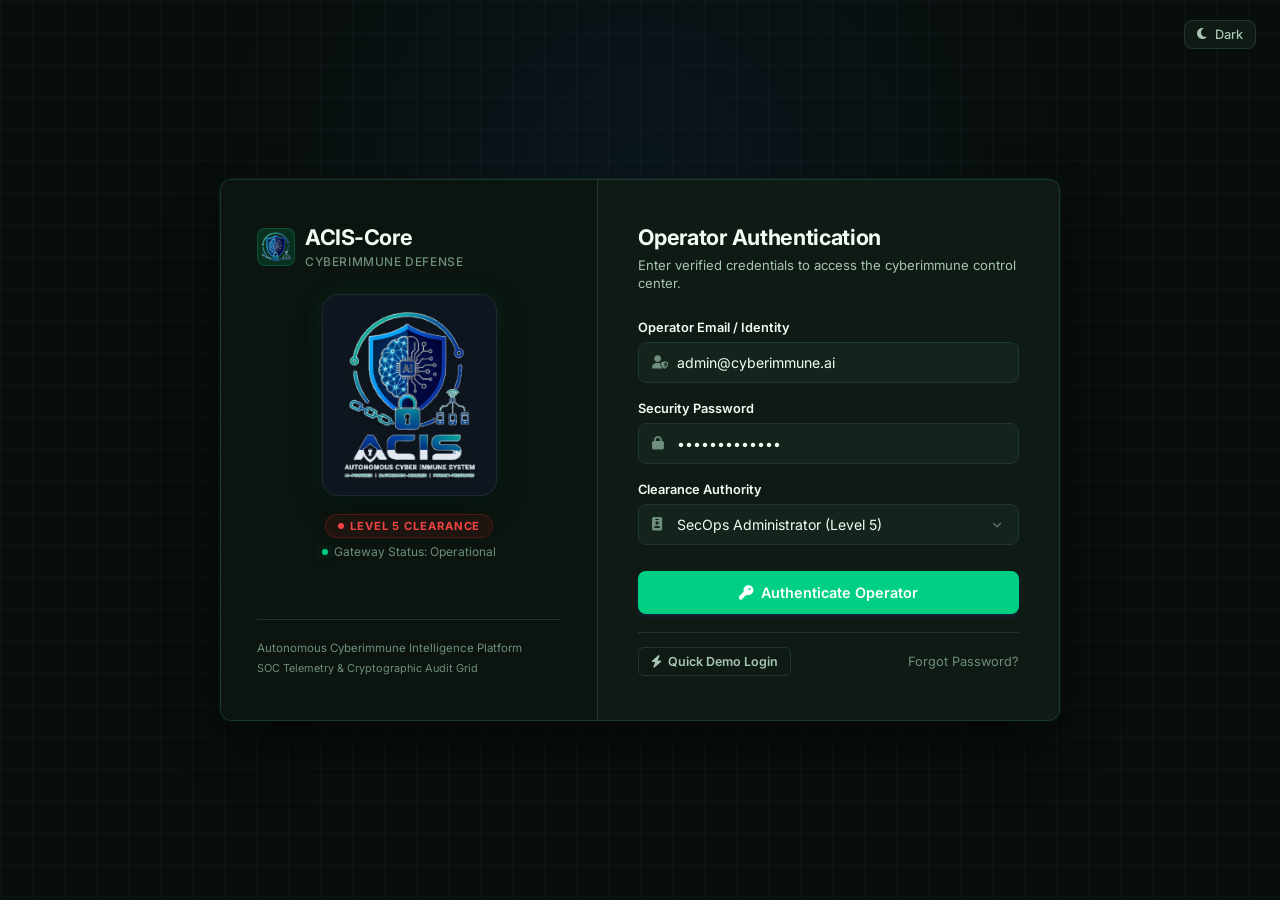
==== commit 5ebcf099: "style: apply rich Imperial Green cyberimmune design theme" ====
--- a/login.html
+++ b/login.html
@@ -13,9 +13,9 @@
     <link rel="preconnect" href="https://fonts.gstatic.com" crossorigin>
     <link href="https://fonts.googleapis.com/css2?family=Inter:wght@400;500;600;700&family=JetBrains+Mono:wght@400;500&display=swap" rel="stylesheet">
     <link rel="stylesheet" href="https://cdnjs.cloudflare.com/ajax/libs/font-awesome/6.4.0/css/all.min.css">
-    <link rel="stylesheet" href="css/login.css?v=2.3">
+    <link rel="stylesheet" href="css/login.css?v=2.4">
     <!-- Unified Configuration Resolver -->
-    <script src="js/config.js?v=2.3"></script>
+    <script src="js/config.js?v=2.4"></script>
 </head>
 
 <body>
--- a/css/login.css
+++ b/css/login.css
@@ -4,42 +4,42 @@
    ================================================================ */
 
 :root {
-    --login-bg: #0B0F17;
-    --login-card-bg: #111827;
-    --login-panel-bg: #0F1623;
-    --login-border: #1F2937;
-    --login-border-hover: #374151;
-    --login-border-focus: #10B981;
-    --login-text-primary: #F9FAFB;
-    --login-text-secondary: #9CA3AF;
-    --login-text-muted: #6B7280;
-    --login-accent: #10B981;
-    --login-accent-hover: #059669;
-    --login-accent-light: rgba(16, 185, 129, 0.12);
-    --login-input-bg: #161F30;
-    --login-input-border: #263348;
-    --login-shadow: 0 25px 50px -12px rgba(0, 0, 0, 0.6), 0 0 0 1px rgba(255, 255, 255, 0.04);
+    --login-bg: #080E0B;
+    --login-card-bg: #0F1A14;
+    --login-panel-bg: #0B140F;
+    --login-border: #1E382B;
+    --login-border-hover: #294D3B;
+    --login-border-focus: #00D084;
+    --login-text-primary: #F0FDF4;
+    --login-text-secondary: #A7C5B5;
+    --login-text-muted: #6E8E7E;
+    --login-accent: #00D084;
+    --login-accent-hover: #00B36E;
+    --login-accent-light: rgba(0, 208, 132, 0.14);
+    --login-input-bg: #14241C;
+    --login-input-border: #1E382B;
+    --login-shadow: 0 25px 50px -12px rgba(0, 0, 0, 0.7), 0 0 0 1px rgba(0, 208, 132, 0.08);
     --login-radius: 12px;
-    --login-status-ok: #10B981;
+    --login-status-ok: #00D084;
     --login-danger: #EF4444;
 }
 
 [data-theme="light"] {
-    --login-bg: #F1F5F9;
+    --login-bg: #F4F7F5;
     --login-card-bg: #FFFFFF;
-    --login-panel-bg: #F8FAFC;
-    --login-border: #E2E8F0;
-    --login-border-hover: #CBD5E1;
-    --login-border-focus: #059669;
-    --login-text-primary: #0F172A;
-    --login-text-secondary: #475569;
-    --login-text-muted: #64748B;
-    --login-accent: #059669;
-    --login-accent-hover: #047857;
-    --login-accent-light: rgba(5, 150, 105, 0.08);
-    --login-input-bg: #F8FAFC;
-    --login-input-border: #CBD5E1;
-    --login-shadow: 0 20px 40px -15px rgba(15, 23, 42, 0.08), 0 1px 3px rgba(0, 0, 0, 0.04);
+    --login-panel-bg: #EDF3F0;
+    --login-border: #DDE7E1;
+    --login-border-hover: #CBDAD1;
+    --login-border-focus: #006A4E;
+    --login-text-primary: #0A1F16;
+    --login-text-secondary: #2C4035;
+    --login-text-muted: #5C7367;
+    --login-accent: #006A4E;
+    --login-accent-hover: #00523C;
+    --login-accent-light: rgba(0, 106, 78, 0.08);
+    --login-input-bg: #EDF3F0;
+    --login-input-border: #DDE7E1;
+    --login-shadow: 0 20px 40px -15px rgba(10, 31, 22, 0.08), 0 1px 3px rgba(0, 0, 0, 0.04);
 }
 
 * {
